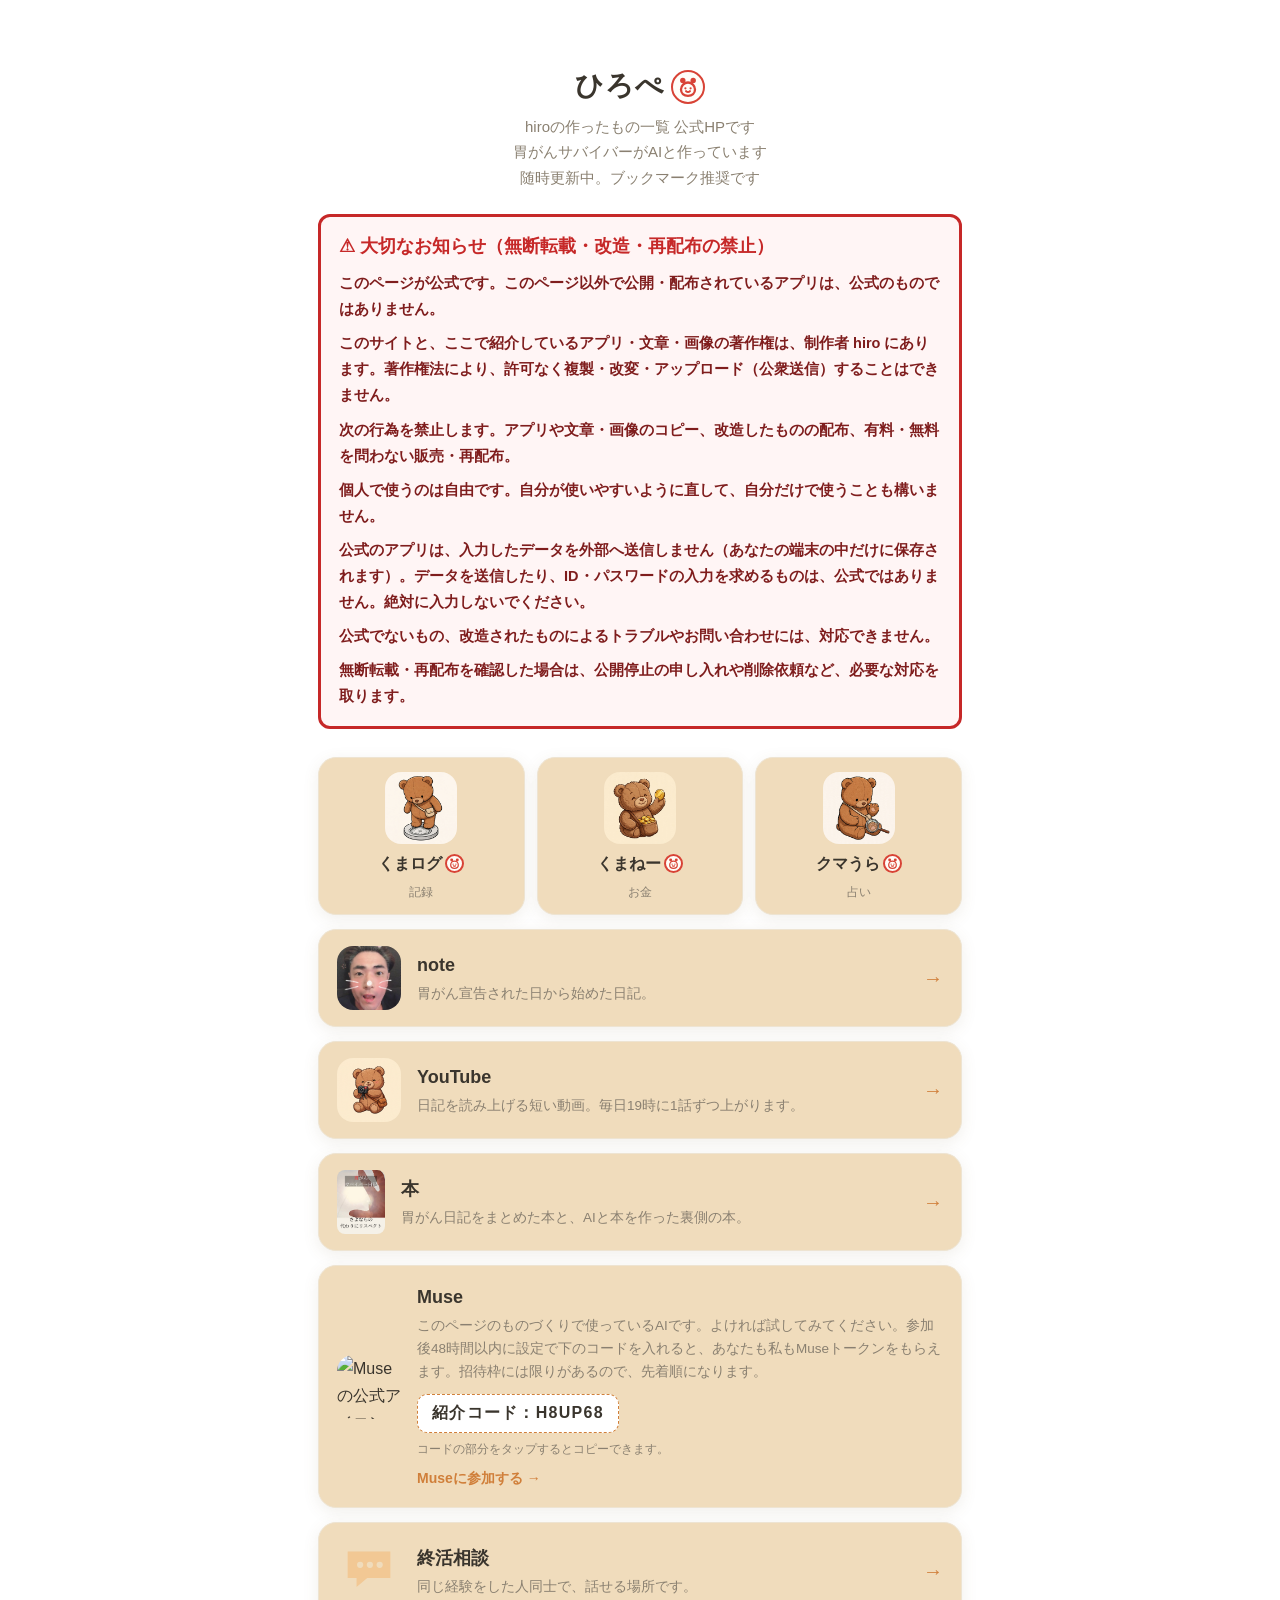
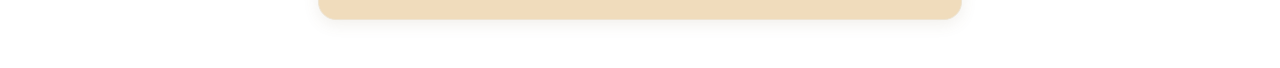
==== index.html @ dc1ea37b "Update index.html: noteカードに顔写真、Museカードに公式アイコン" ====
<!DOCTYPE html>
<html lang="ja">
<head>
<meta charset="UTF-8">
<meta name="viewport" content="width=device-width, initial-scale=1.0">
<title>ひろぺ | hiroの作ったもの 公式HP</title>
<meta name="description" content="hiroの作ったもの一覧の公式HP「ひろぺ」。胃がんサバイバー hiro が、AIと一緒にこつこつ作ったもの置き場。占いサイト、本、動画、日記、相談の窓口。">
<link rel="stylesheet" href="style.css">
<style>
/* 公式の注意喚起ボックス：ダークモードでも崩れないよう、背景色と文字色は固定値で指定 */
#official-notice {
  background: #fff5f5;
  border: 3px solid #c62828;
  border-radius: 12px;
  padding: 16px 18px;
  margin: 20px 0 8px;
}
#official-notice h2 {
  color: #c62828;
  font-size: 18px;
  font-weight: 800;
  margin: 0 0 10px;
  line-height: 1.5;
}
#official-notice p {
  color: #7f1d1d;
  font-size: 14.5px;
  font-weight: 700;
  line-height: 1.8;
  margin: 0 0 8px;
}
#official-notice p:last-child { margin-bottom: 0; }
@media (prefers-color-scheme: dark) {
  #official-notice { background: #fff5f5; border-color: #c62828; }
  #official-notice h2 { color: #c62828; }
  #official-notice p { color: #7f1d1d; }
}
/* くまま（クママーク）：クマうら・くまログと同じ丸バッジ。色は固定値 */
.hero h1 .bear-c {
  width: 34px; height: 34px; margin-left: 6px;
  border: 2.6px solid #d84336; border-radius: 50%;
  background: #fffdf8; color: #d84336;
  display: inline-grid; place-items: center;
  vertical-align: -4px;
}
.hero h1 .bear-c svg { width: 24px; height: 24px; display: block; }
@media (prefers-color-scheme: dark) {
  .hero h1 .bear-c { background: #fffdf8; color: #d84336; border-color: #d84336; }
}
</style>
</head>
<body>
<main class="wrap">

<header class="hero">

<h1>ひろぺ<span class="bear-c" role="img" aria-label="くまま"><svg viewBox="0 0 24 24" aria-hidden="true"><circle cx="6.8" cy="5.4" r="2.7" fill="currentColor"/><circle cx="17.2" cy="5.4" r="2.7" fill="currentColor"/><path d="M12 20.8c-4.3 0-7-2.6-7-6.2C5 10.7 8.1 7.5 12 7.5s7 3.2 7 7.1c0 3.6-2.7 6.2-7 6.2Z" fill="none" stroke="currentColor" stroke-width="2.3" stroke-linejoin="round"/><circle cx="9.4" cy="13.3" r="1.1" fill="currentColor"/><circle cx="14.6" cy="13.3" r="1.1" fill="currentColor"/><path d="M10.1 16.2c.6.5 1.2.8 1.9.8s1.3-.3 1.9-.8" fill="none" stroke="currentColor" stroke-width="2.1" stroke-linecap="round"/></svg></span></h1>
<p class="hero-sub">hiroの作ったもの一覧 公式HPです<br>胃がんサバイバーがAIと作っています<br>随時更新中。ブックマーク推奨です</p>
</header>

<section id="official-notice" aria-label="無断転載・再配布についての大切なお知らせ">
<h2>⚠ 大切なお知らせ（無断転載・改造・再配布の禁止）</h2>
<p>このページが公式です。このページ以外で公開・配布されているアプリは、公式のものではありません。</p>
<p>このサイトと、ここで紹介しているアプリ・文章・画像の著作権は、制作者 hiro にあります。著作権法により、許可なく複製・改変・アップロード（公衆送信）することはできません。</p>
<p>次の行為を禁止します。アプリや文章・画像のコピー、改造したものの配布、有料・無料を問わない販売・再配布。</p>
<p>個人で使うのは自由です。自分が使いやすいように直して、自分だけで使うことも構いません。</p>
<p>公式のアプリは、入力したデータを外部へ送信しません（あなたの端末の中だけに保存されます）。データを送信したり、ID・パスワードの入力を求めるものは、公式ではありません。絶対に入力しないでください。</p>
<p>公式でないもの、改造されたものによるトラブルやお問い合わせには、対応できません。</p>
<p>無断転載・再配布を確認した場合は、公開停止の申し入れや削除依頼など、必要な対応を取ります。</p>
</section>

<section class="list">

<div class="apps">
<a class="tile" href="https://anshinsyukatu.github.io/kumalog/">
<img src="img/kumalog-icon.png" alt="くまログのアイコン" width="72" height="72">
<span class="tile-name">くまログ<span class="bear-c" role="img" aria-label="くまま"><svg viewBox="0 0 24 24" aria-hidden="true"><circle cx="6.8" cy="5.4" r="2.7" fill="currentColor"/><circle cx="17.2" cy="5.4" r="2.7" fill="currentColor"/><path d="M12 20.8c-4.3 0-7-2.6-7-6.2C5 10.7 8.1 7.5 12 7.5s7 3.2 7 7.1c0 3.6-2.7 6.2-7 6.2Z" fill="none" stroke="currentColor" stroke-width="2.3" stroke-linejoin="round"/><circle cx="9.4" cy="13.3" r="1.1" fill="currentColor"/><circle cx="14.6" cy="13.3" r="1.1" fill="currentColor"/><path d="M10.1 16.2c.6.5 1.2.8 1.9.8s1.3-.3 1.9-.8" fill="none" stroke="currentColor" stroke-width="2.1" stroke-linecap="round"/></svg></span></span>
<span class="tile-cap">記録</span>
</a>
<a class="tile" href="https://anshinsyukatu.github.io/kumane/">
<img src="img/kumane-icon.png" alt="くまねーのアイコン" width="72" height="72">
<span class="tile-name">くまねー<span class="bear-c" role="img" aria-label="くまま"><svg viewBox="0 0 24 24" aria-hidden="true"><circle cx="6.8" cy="5.4" r="2.7" fill="currentColor"/><circle cx="17.2" cy="5.4" r="2.7" fill="currentColor"/><path d="M12 20.8c-4.3 0-7-2.6-7-6.2C5 10.7 8.1 7.5 12 7.5s7 3.2 7 7.1c0 3.6-2.7 6.2-7 6.2Z" fill="none" stroke="currentColor" stroke-width="2.3" stroke-linejoin="round"/><circle cx="9.4" cy="13.3" r="1.1" fill="currentColor"/><circle cx="14.6" cy="13.3" r="1.1" fill="currentColor"/><path d="M10.1 16.2c.6.5 1.2.8 1.9.8s1.3-.3 1.9-.8" fill="none" stroke="currentColor" stroke-width="2.1" stroke-linecap="round"/></svg></span></span>
<span class="tile-cap">お金</span>
</a>
<a class="tile" href="https://anshinsyukatu.github.io/kumaura/">
<img src="img/kumaura-icon.png" alt="クマうらのアイコン" width="72" height="72">
<span class="tile-name">クマうら<span class="bear-c" role="img" aria-label="くまま"><svg viewBox="0 0 24 24" aria-hidden="true"><circle cx="6.8" cy="5.4" r="2.7" fill="currentColor"/><circle cx="17.2" cy="5.4" r="2.7" fill="currentColor"/><path d="M12 20.8c-4.3 0-7-2.6-7-6.2C5 10.7 8.1 7.5 12 7.5s7 3.2 7 7.1c0 3.6-2.7 6.2-7 6.2Z" fill="none" stroke="currentColor" stroke-width="2.3" stroke-linejoin="round"/><circle cx="9.4" cy="13.3" r="1.1" fill="currentColor"/><circle cx="14.6" cy="13.3" r="1.1" fill="currentColor"/><path d="M10.1 16.2c.6.5 1.2.8 1.9.8s1.3-.3 1.9-.8" fill="none" stroke="currentColor" stroke-width="2.1" stroke-linecap="round"/></svg></span></span>
<span class="tile-cap">占い</span>
</a>
</div>

<a class="card" href="https://note.com/hiro_s1220">
<img class="card-img" src="img/profile.jpg" alt="hiroの顔写真" width="64" height="64">
<div class="card-body">
<h2>note</h2>
<p>胃がん宣告された日から始めた日記。</p>
</div>
<span class="card-go">→</span>
</a>

<a class="card" href="https://www.youtube.com/@anshin.syukatuhiro">
<img class="card-img" src="img/youtube-icon.png" alt="YouTubeのアイコン" width="64" height="64">
<div class="card-body">
<h2>YouTube</h2>
<p>日記を読み上げる短い動画。毎日19時に1話ずつ上がります。</p>
</div>
<span class="card-go">→</span>
</a>

<a class="card" href="https://anshinsyukatu.github.io/survivor-diary/">
<img class="card-img book-cover" src="img/book-cover.jpg" alt="本『胃がんサバイバー日記』の表紙" width="48" height="64">
<div class="card-body">
<h2>本</h2>
<p>胃がん日記をまとめた本と、AIと本を作った裏側の本。</p>
</div>
<span class="card-go">→</span>
</a>

<div class="card card-invite">
<img class="card-img" src="img/muse-icon.png" alt="Museの公式アイコン" width="64" height="64">
<div class="card-body">
<h2>Muse</h2>
<p>このページのものづくりで使っているAIです。よければ試してみてください。参加後48時間以内に設定で下のコードを入れると、あなたも私もMuseトークンをもらえます。招待枠には限りがあるので、先着順になります。</p>
<button class="invite-code" id="copyCode" type="button" aria-label="紹介コード H8UP68 をコピーする">紹介コード：H8UP68</button>
<p class="invite-note" id="copyNote">コードの部分をタップするとコピーできます。</p>
<a class="invite-join" href="https://muse.ai/join">Museに参加する →</a>
</div>
</div>

<a class="card" href="https://anshinsyukatu.github.io/syukatsu-soudan/">
<div class="card-art" aria-hidden="true">
<svg viewBox="0 0 72 72" width="64" height="64"><path d="M12 14 h48 v30 H34 l-12 10 v-10 h-10 z" class="art-body"/><circle cx="26" cy="29" r="3.5" class="art-dot"/><circle cx="37" cy="29" r="3.5" class="art-dot"/><circle cx="48" cy="29" r="3.5" class="art-dot"/></svg>
</div>
<div class="card-body">
<h2>終活相談</h2>
<p>同じ経験をした人同士で、話せる場所です。</p>
</div>
<span class="card-go">→</span>
</a>

</section>

<script>
document.getElementById('copyCode').addEventListener('click', function () {
  var note = document.getElementById('copyNote');
  function done() { note.textContent = 'コード「H8UP68」をコピーしました。'; }
  if (navigator.clipboard && navigator.clipboard.writeText) {
    navigator.clipboard.writeText('H8UP68').then(done).catch(function () { note.textContent = '長押しで「H8UP68」をコピーしてください。'; });
  } else {
    note.textContent = '長押しで「H8UP68」をコピーしてください。';
  }
});
</script>



</main>
</body>
</html>
---- style.css ----
:root {
  --bg: #ffffff;
  --card: #f0dcbc;
  --ink: #3a352d;
  --sub: #8a8071;
  --line: #eee4d2;
  --accent: #d07f3a;
  --art: #f2c894;
  --art2: #b9d2ac;
  --shadow: 0 4px 16px rgba(120, 95, 55, 0.10);
}

* { box-sizing: border-box; }
body {
  margin: 0;
  background: var(--bg);
  color: var(--ink);
  font-family: "Hiragino Kaku Gothic ProN", "Hiragino Sans", "Noto Sans JP", sans-serif;
  line-height: 1.7;
}
.wrap { max-width: 680px; margin: 0 auto; padding: 32px 18px 48px; }

.hero { text-align: center; padding: 18px 0 4px; }
.hero-photo {
  width: 96px; height: 96px;
  border-radius: 50%;
  object-fit: cover;
  border: 3px solid var(--line);
}
.hero h1 { font-size: 28px; margin: 12px 0 4px; letter-spacing: 0.04em; }
.hero-sub { color: var(--sub); font-size: 15px; margin: 0; }

.list { display: flex; flex-direction: column; gap: 14px; margin-top: 28px; }
.card {
  background: var(--card);
  border: 1px solid var(--line);
  border-radius: 18px;
  padding: 16px 18px;
  text-decoration: none;
  color: var(--ink);
  box-shadow: var(--shadow);
  display: flex;
  flex-direction: row;
  align-items: center;
  gap: 16px;
  transition: transform 0.15s ease;
}
.card:hover, .card:focus-visible { transform: translateY(-2px); }
.card-img { border-radius: 16px; flex: none; }
.book-cover { width: 48px; height: 64px; object-fit: cover; object-position: center top; border-radius: 8px; }
.card-art { flex: none; display: flex; }
.card-art .art-body { fill: var(--art); }
.card-art .art-body2 { fill: var(--art2); }
.card-art .art-dot { fill: var(--card); }
.card-body { flex: 1; min-width: 0; }
.card-body h2 { font-size: 18px; margin: 0 0 2px; }
.card-body p { color: var(--sub); font-size: 13.5px; margin: 0; }
.card-go { color: var(--accent); font-size: 20px; font-weight: 700; flex: none; }

.card-invite { cursor: default; }
.card-invite:hover { transform: none; }
.invite-code {
  display: inline-block;
  margin-top: 10px;
  padding: 8px 14px;
  background: #ffffff;
  border: 1px dashed var(--accent);
  border-radius: 10px;
  color: var(--ink);
  font-size: 16px;
  font-weight: 700;
  letter-spacing: 0.08em;
  font-family: inherit;
  cursor: pointer;
  user-select: all;
  -webkit-user-select: all;
}
.invite-note { margin-top: 6px !important; font-size: 12px !important; }
.invite-join {
  display: inline-block;
  margin-top: 8px;
  color: var(--accent);
  font-size: 14px;
  font-weight: 700;
  text-decoration: none;
}
.invite-join:hover, .invite-join:focus-visible { text-decoration: underline; }

.foot { text-align: center; margin-top: 34px; color: var(--sub); font-size: 12.5px; }

/* アプリのタイル（縦長対策）：3つ横並び。色は固定値で指定 */
.apps { display: grid; grid-template-columns: repeat(3, 1fr); gap: 12px; }
.tile {
  background: #f0dcbc;
  border: 1px solid #eee4d2;
  border-radius: 18px;
  padding: 14px 6px 12px;
  text-decoration: none;
  color: #3a352d;
  box-shadow: var(--shadow);
  display: flex;
  flex-direction: column;
  align-items: center;
  gap: 6px;
}
.tile img { width: 72px; height: 72px; border-radius: 16px; }
.tile-name { font-size: 16px; font-weight: 700; display: inline-flex; align-items: center; }
.tile-cap { font-size: 11.5px; color: #8a8071; }
.tile-name .bear-c {
  width: 19px; height: 19px; margin-left: 3px;
  border: 2px solid #d84336; border-radius: 50%;
  background: #fffdf8; color: #d84336;
  display: inline-grid; place-items: center;
}
.tile-name .bear-c svg { width: 13px; height: 13px; display: block; }

/* ダークモードでも配色を変えない（白背景＋くまカラーで固定） */
:root { color-scheme: light; }
@media (prefers-color-scheme: dark) {
  :root {
    --bg: #ffffff;
    --card: #f0dcbc;
    --ink: #3a352d;
    --sub: #8a8071;
    --line: #eee4d2;
    --accent: #d07f3a;
    --art: #f2c894;
    --art2: #b9d2ac;
  }
  body { background: #ffffff; color: #3a352d; }
  .card { background: #f0dcbc; color: #3a352d; }
  .tile { background: #f0dcbc; color: #3a352d; }
  .tile-cap { color: #8a8071; }
  .tile-name .bear-c { background: #fffdf8; color: #d84336; border-color: #d84336; }
}
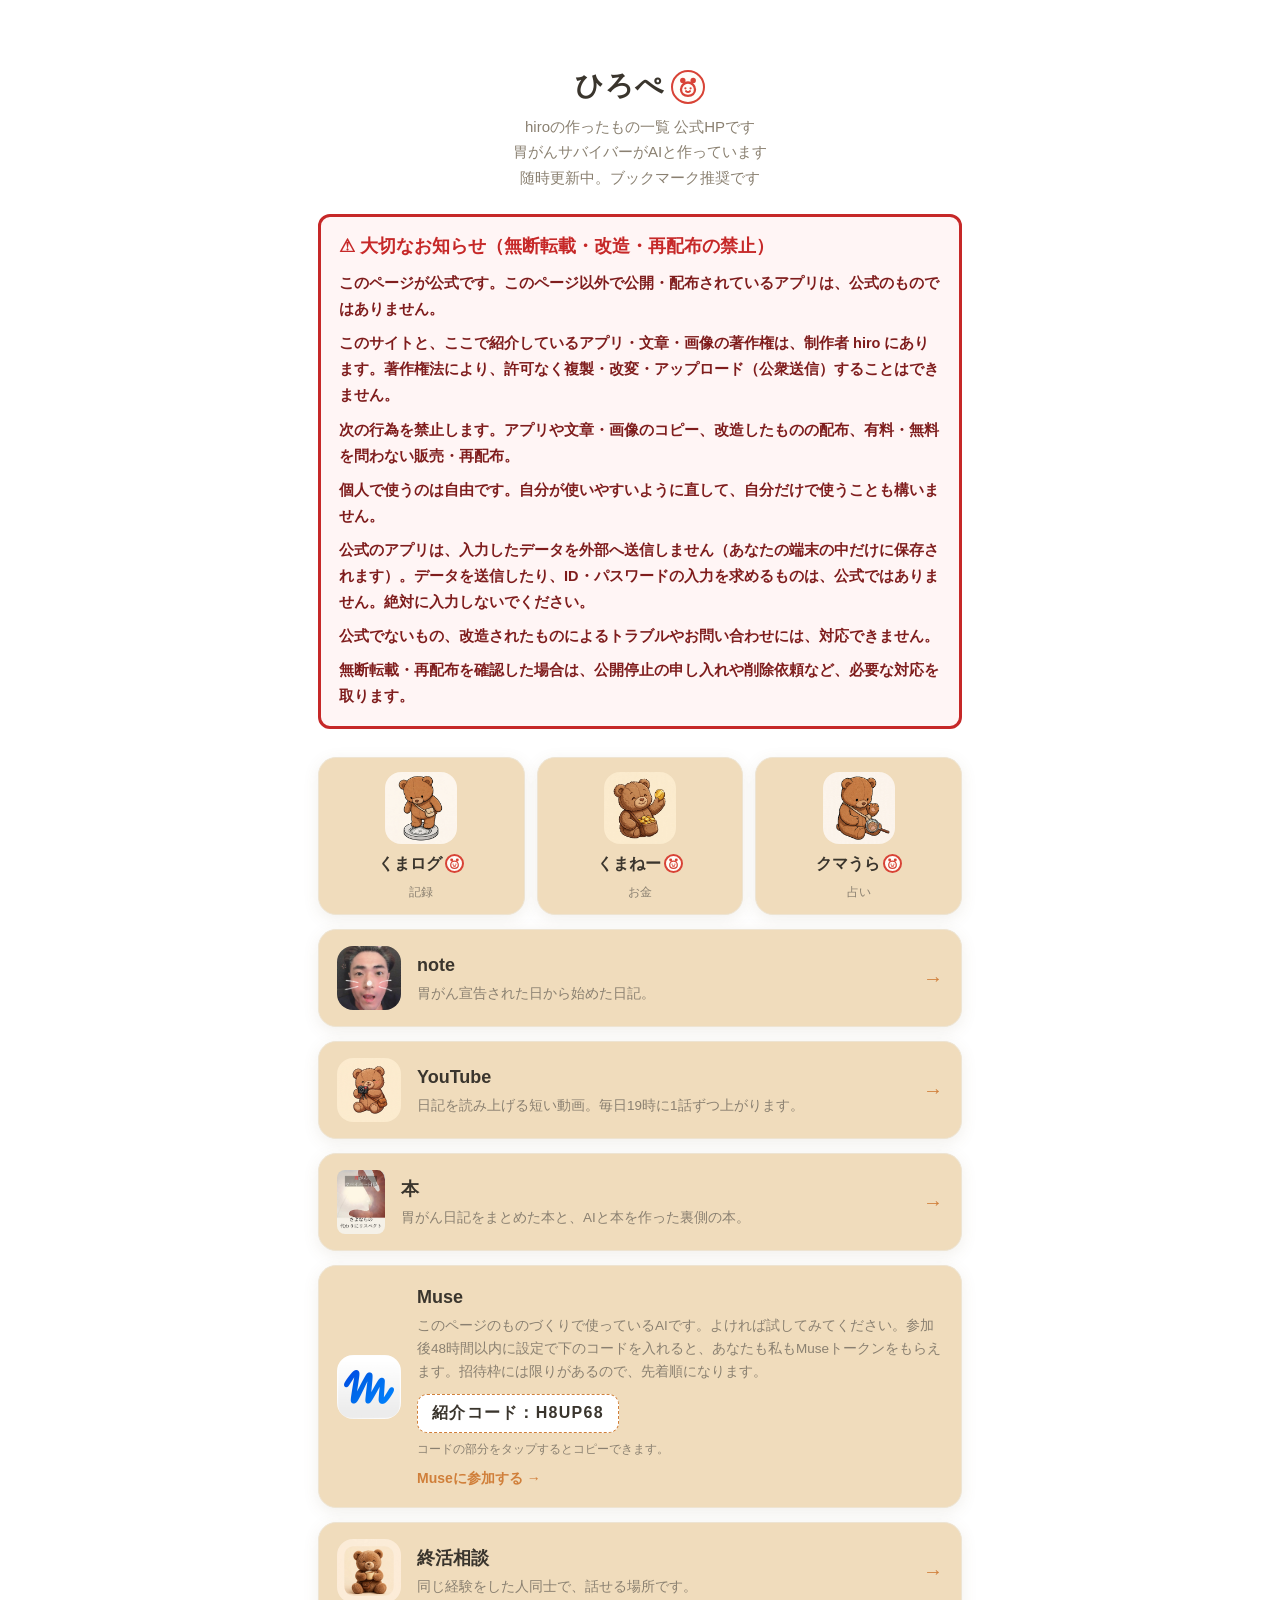
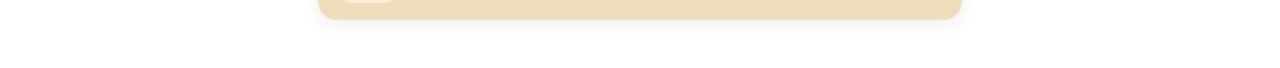
==== commit 43d53234: "終活相談カードの絵をお茶を持つクマのイラストに差し替え" ====
--- a/index.html
+++ b/index.html
@@ -128,9 +128,7 @@
 </div>
 
 <a class="card" href="https://anshinsyukatu.github.io/syukatsu-soudan/">
-<div class="card-art" aria-hidden="true">
-<svg viewBox="0 0 72 72" width="64" height="64"><path d="M12 14 h48 v30 H34 l-12 10 v-10 h-10 z" class="art-body"/><circle cx="26" cy="29" r="3.5" class="art-dot"/><circle cx="37" cy="29" r="3.5" class="art-dot"/><circle cx="48" cy="29" r="3.5" class="art-dot"/></svg>
-</div>
+<img class="card-img" src="img/soudan-icon.png" alt="終活相談のアイコン" width="64" height="64">
 <div class="card-body">
 <h2>終活相談</h2>
 <p>同じ経験をした人同士で、話せる場所です。</p>
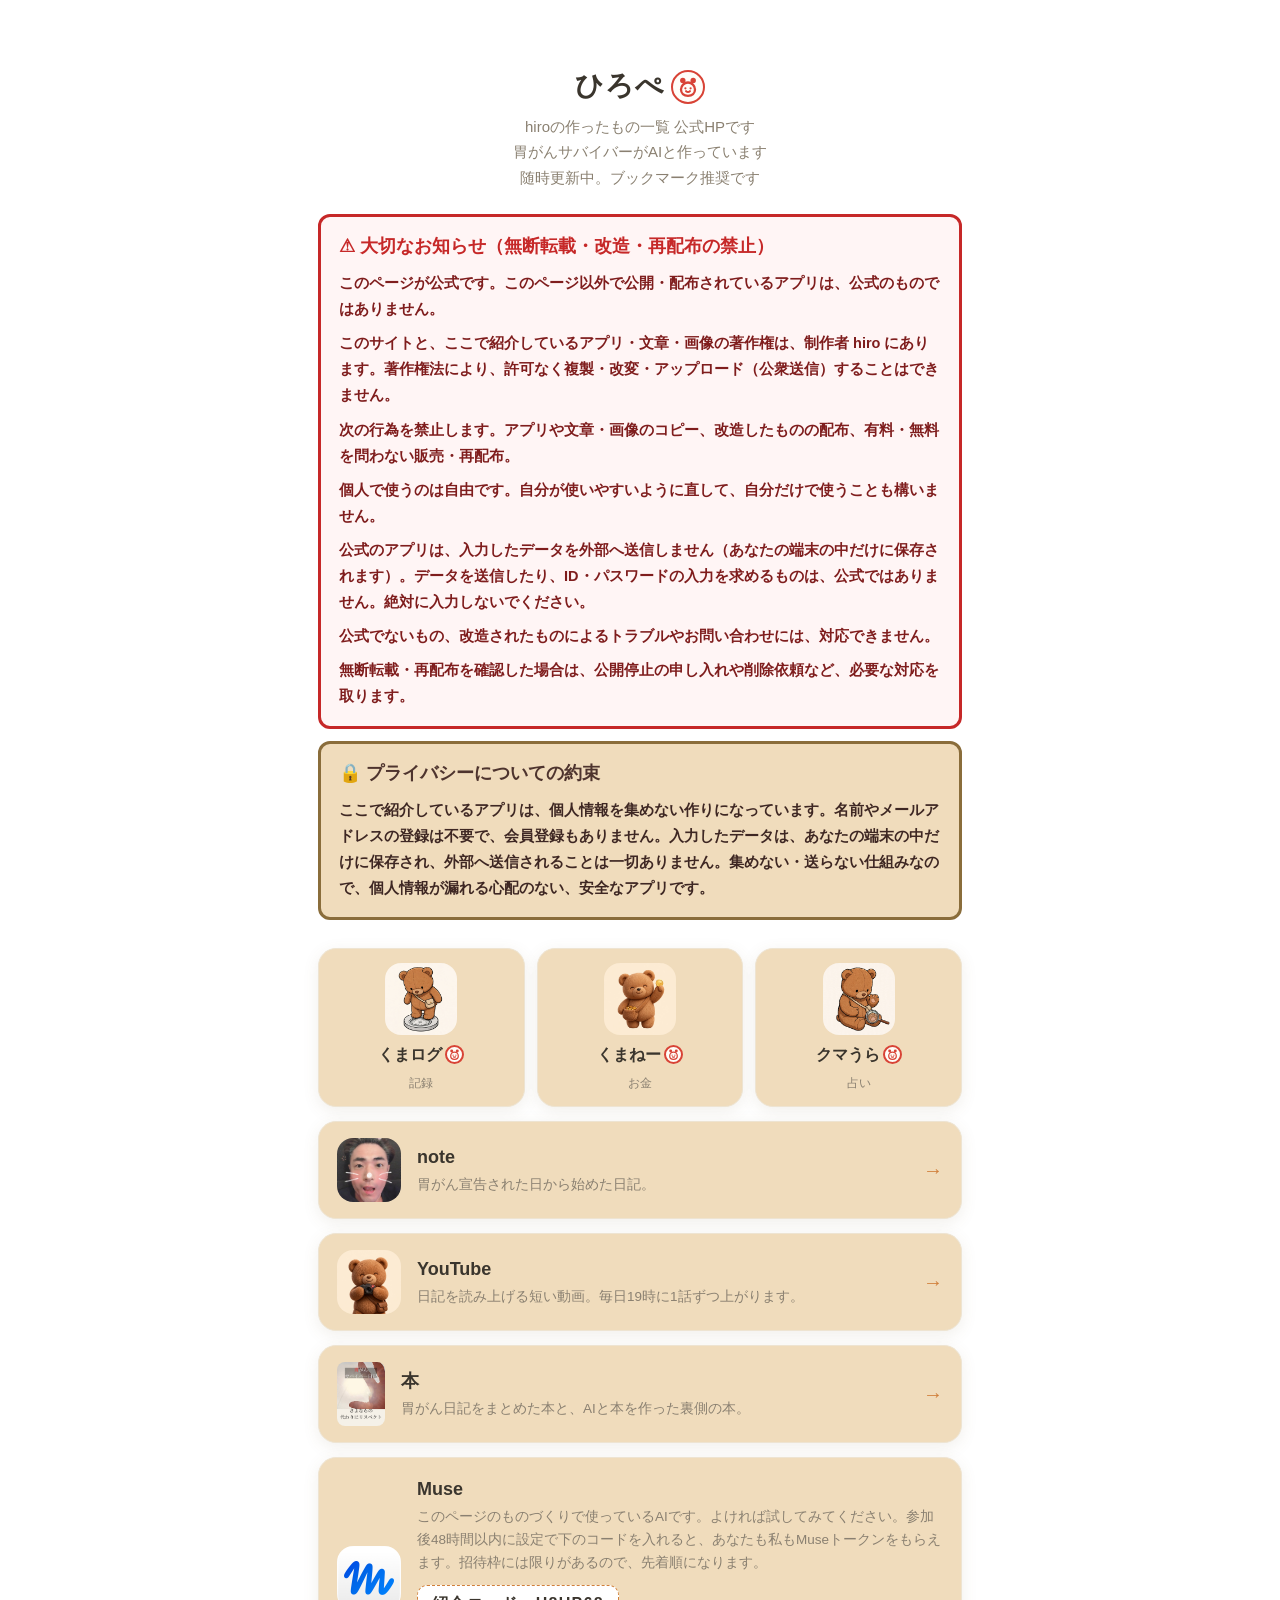
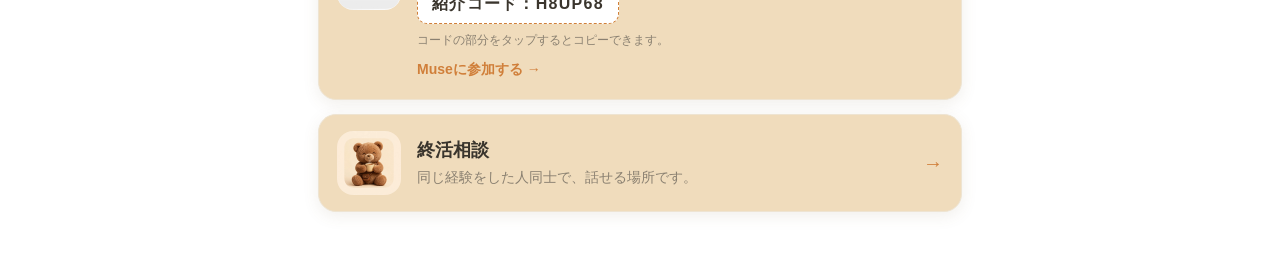
==== commit 6a9e1b9c: "Update index.html: プライバシーについての約束ボックスを追加" ====
--- a/index.html
+++ b/index.html
@@ -35,6 +35,33 @@
   #official-notice h2 { color: #c62828; }
   #official-notice p { color: #7f1d1d; }
 }
+/* プライバシーの約束ボックス：ダークモードでも崩れないよう、背景色と文字色は固定値で指定 */
+#privacy-promise {
+  background: #f0dcbc;
+  border: 3px solid #8a6d3b;
+  border-radius: 12px;
+  padding: 16px 18px;
+  margin: 12px 0 8px;
+}
+#privacy-promise h2 {
+  color: #4e342e;
+  font-size: 18px;
+  font-weight: 800;
+  margin: 0 0 10px;
+  line-height: 1.5;
+}
+#privacy-promise p {
+  color: #3e2723;
+  font-size: 14.5px;
+  font-weight: 700;
+  line-height: 1.8;
+  margin: 0;
+}
+@media (prefers-color-scheme: dark) {
+  #privacy-promise { background: #f0dcbc; border-color: #8a6d3b; }
+  #privacy-promise h2 { color: #4e342e; }
+  #privacy-promise p { color: #3e2723; }
+}
 /* くまま（クママーク）：クマうら・くまログと同じ丸バッジ。色は固定値 */
 .hero h1 .bear-c {
   width: 34px; height: 34px; margin-left: 6px;
@@ -67,6 +94,11 @@
 <p>公式のアプリは、入力したデータを外部へ送信しません（あなたの端末の中だけに保存されます）。データを送信したり、ID・パスワードの入力を求めるものは、公式ではありません。絶対に入力しないでください。</p>
 <p>公式でないもの、改造されたものによるトラブルやお問い合わせには、対応できません。</p>
 <p>無断転載・再配布を確認した場合は、公開停止の申し入れや削除依頼など、必要な対応を取ります。</p>
+</section>
+
+<section id="privacy-promise" aria-label="プライバシーについての約束">
+<h2>🔒 プライバシーについての約束</h2>
+<p>ここで紹介しているアプリは、個人情報を集めない作りになっています。名前やメールアドレスの登録は不要で、会員登録もありません。入力したデータは、あなたの端末の中だけに保存され、外部へ送信されることは一切ありません。集めない・送らない仕組みなので、個人情報が漏れる心配のない、安全なアプリです。</p>
 </section>
 
 <section class="list">
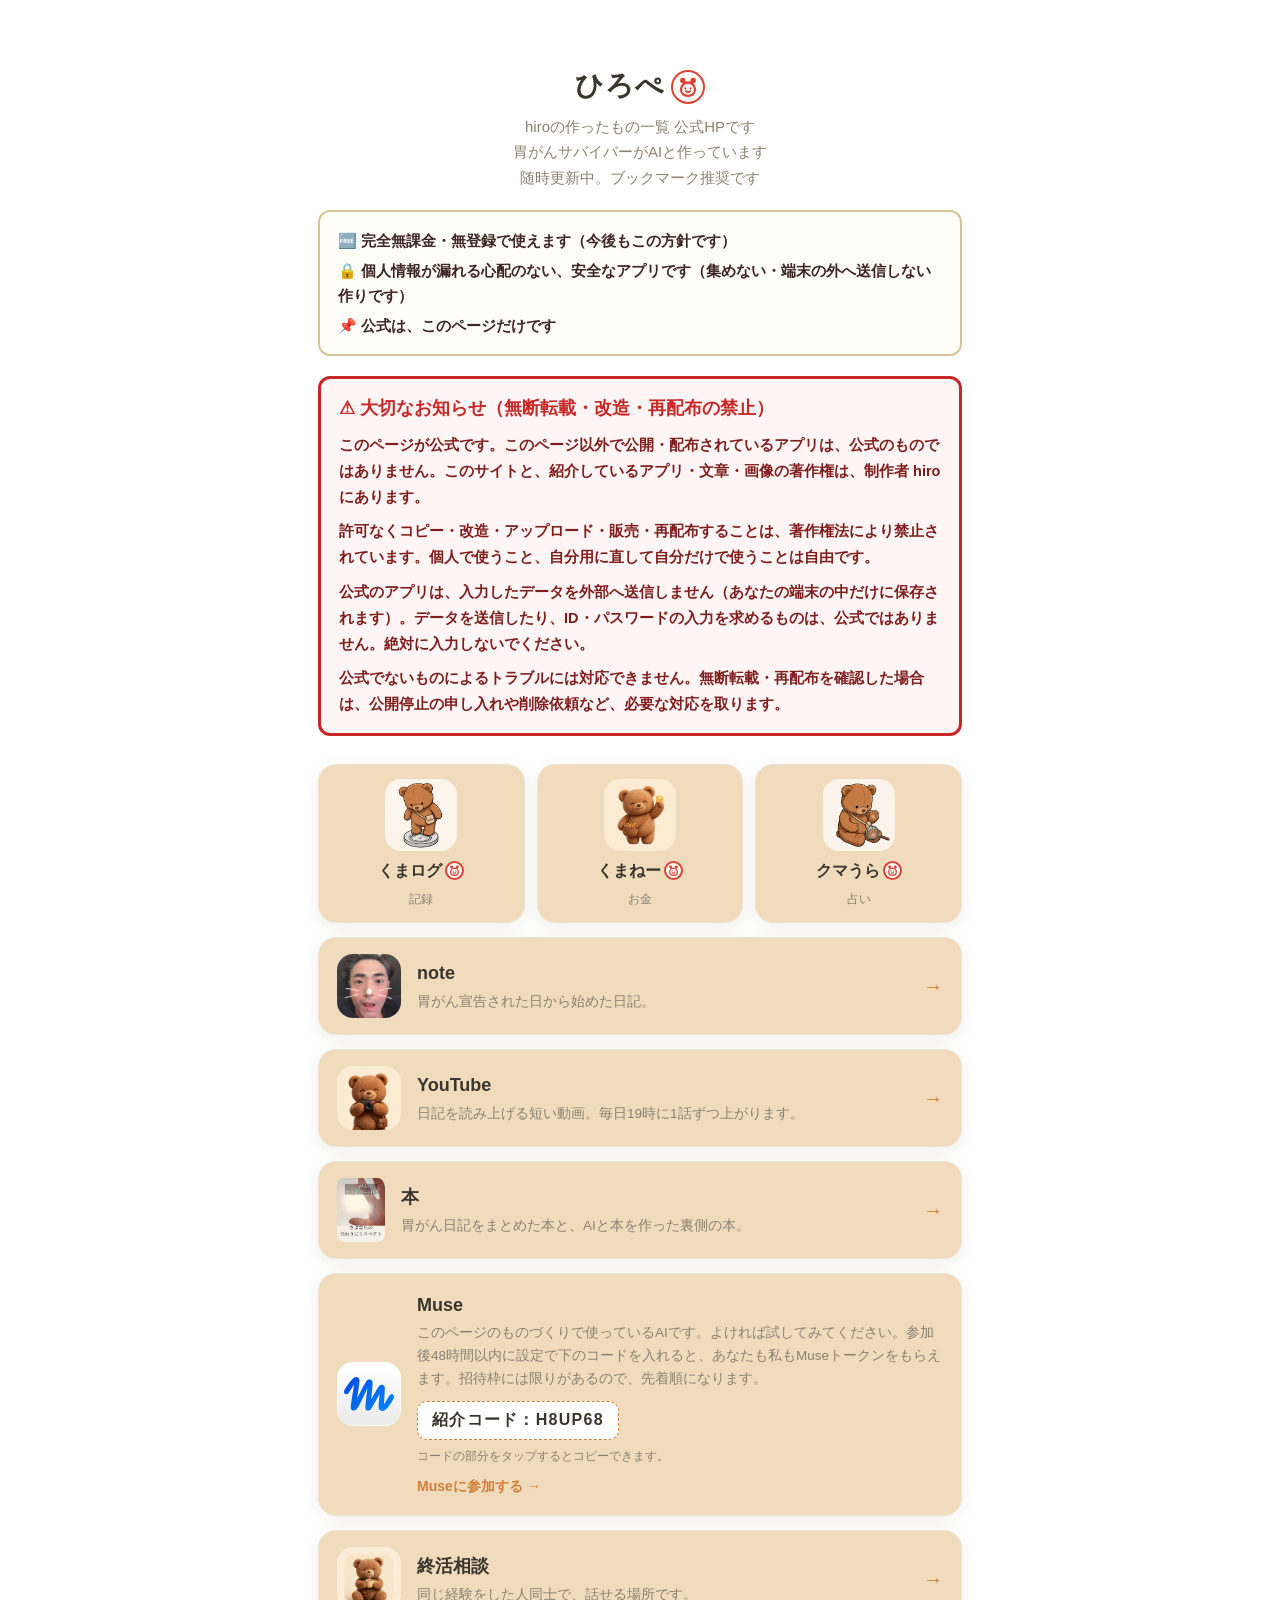
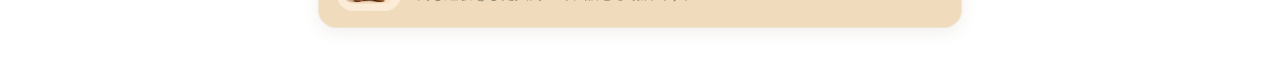
==== commit 383d9ed2: "Add files via upload" ====
--- a/index.html
+++ b/index.html
@@ -35,32 +35,24 @@
   #official-notice h2 { color: #c62828; }
   #official-notice p { color: #7f1d1d; }
 }
-/* プライバシーの約束ボックス：ダークモードでも崩れないよう、背景色と文字色は固定値で指定 */
-#privacy-promise {
-  background: #f0dcbc;
-  border: 3px solid #8a6d3b;
+/* ひろぺの約束（短い3行）：ダークモードでも崩れないよう、背景色と文字色は固定値で指定 */
+#hirope-promise {
+  background: #fffdf8;
+  border: 2.5px solid #d8c49a;
   border-radius: 12px;
-  padding: 16px 18px;
-  margin: 12px 0 8px;
+  padding: 12px 18px;
+  margin: 16px 0 4px;
 }
-#privacy-promise h2 {
-  color: #4e342e;
-  font-size: 18px;
-  font-weight: 800;
-  margin: 0 0 10px;
-  line-height: 1.5;
-}
-#privacy-promise p {
+#hirope-promise p {
   color: #3e2723;
-  font-size: 14.5px;
+  font-size: 15px;
   font-weight: 700;
-  line-height: 1.8;
-  margin: 0;
+  line-height: 1.7;
+  margin: 4px 0;
 }
 @media (prefers-color-scheme: dark) {
-  #privacy-promise { background: #f0dcbc; border-color: #8a6d3b; }
-  #privacy-promise h2 { color: #4e342e; }
-  #privacy-promise p { color: #3e2723; }
+  #hirope-promise { background: #fffdf8; border-color: #d8c49a; }
+  #hirope-promise p { color: #3e2723; }
 }
 /* くまま（クママーク）：クマうら・くまログと同じ丸バッジ。色は固定値 */
 .hero h1 .bear-c {
@@ -85,20 +77,18 @@
 <p class="hero-sub">hiroの作ったもの一覧 公式HPです<br>胃がんサバイバーがAIと作っています<br>随時更新中。ブックマーク推奨です</p>
 </header>
 
+<section id="hirope-promise" aria-label="ひろぺの約束">
+<p>🆓 完全無課金・無登録で使えます（今後もこの方針です）</p>
+<p>🔒 個人情報が漏れる心配のない、安全なアプリです（集めない・端末の外へ送信しない作りです）</p>
+<p>📌 公式は、このページだけです</p>
+</section>
+
 <section id="official-notice" aria-label="無断転載・再配布についての大切なお知らせ">
 <h2>⚠ 大切なお知らせ（無断転載・改造・再配布の禁止）</h2>
-<p>このページが公式です。このページ以外で公開・配布されているアプリは、公式のものではありません。</p>
-<p>このサイトと、ここで紹介しているアプリ・文章・画像の著作権は、制作者 hiro にあります。著作権法により、許可なく複製・改変・アップロード（公衆送信）することはできません。</p>
-<p>次の行為を禁止します。アプリや文章・画像のコピー、改造したものの配布、有料・無料を問わない販売・再配布。</p>
-<p>個人で使うのは自由です。自分が使いやすいように直して、自分だけで使うことも構いません。</p>
+<p>このページが公式です。このページ以外で公開・配布されているアプリは、公式のものではありません。このサイトと、紹介しているアプリ・文章・画像の著作権は、制作者 hiro にあります。</p>
+<p>許可なくコピー・改造・アップロード・販売・再配布することは、著作権法により禁止されています。個人で使うこと、自分用に直して自分だけで使うことは自由です。</p>
 <p>公式のアプリは、入力したデータを外部へ送信しません（あなたの端末の中だけに保存されます）。データを送信したり、ID・パスワードの入力を求めるものは、公式ではありません。絶対に入力しないでください。</p>
-<p>公式でないもの、改造されたものによるトラブルやお問い合わせには、対応できません。</p>
-<p>無断転載・再配布を確認した場合は、公開停止の申し入れや削除依頼など、必要な対応を取ります。</p>
-</section>
-
-<section id="privacy-promise" aria-label="プライバシーについての約束">
-<h2>🔒 プライバシーについての約束</h2>
-<p>ここで紹介しているアプリは、個人情報を集めない作りになっています。名前やメールアドレスの登録は不要で、会員登録もありません。入力したデータは、あなたの端末の中だけに保存され、外部へ送信されることは一切ありません。集めない・送らない仕組みなので、個人情報が漏れる心配のない、安全なアプリです。</p>
+<p>公式でないものによるトラブルには対応できません。無断転載・再配布を確認した場合は、公開停止の申し入れや削除依頼など、必要な対応を取ります。</p>
 </section>
 
 <section class="list">
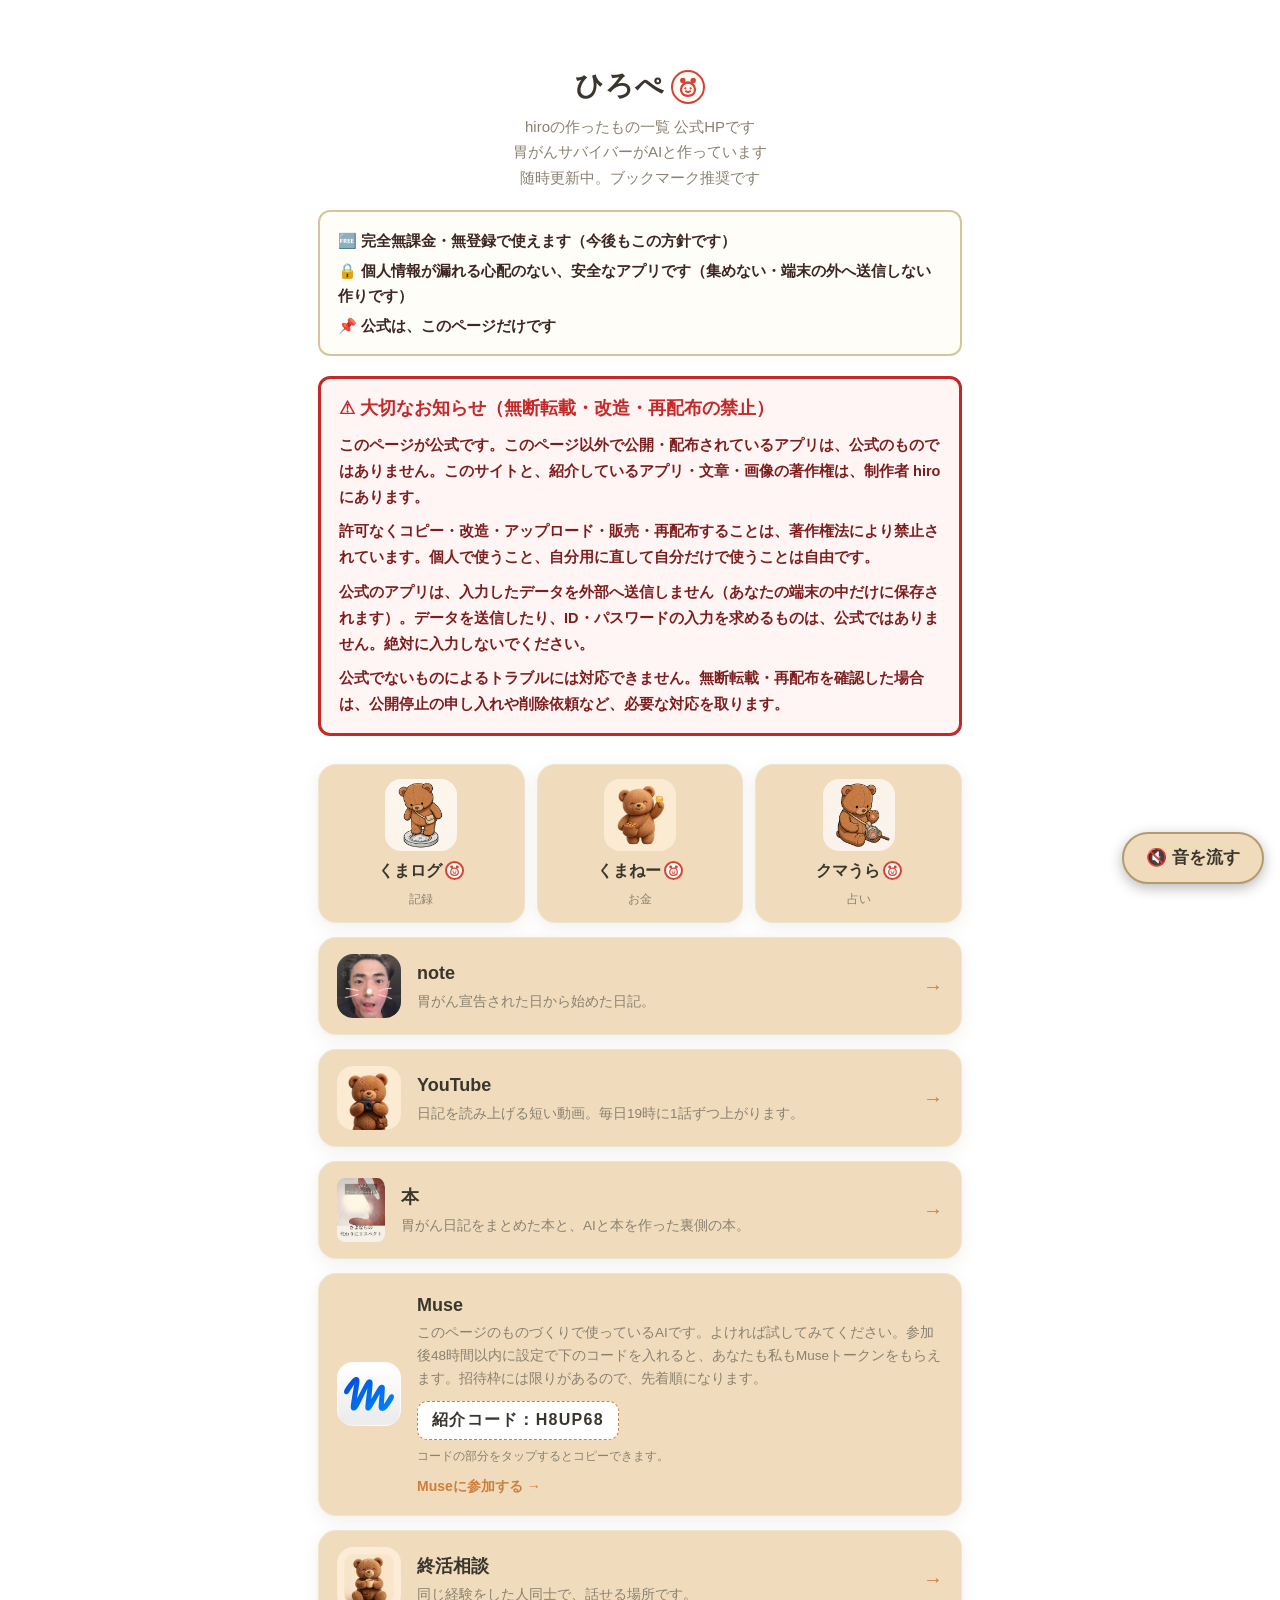
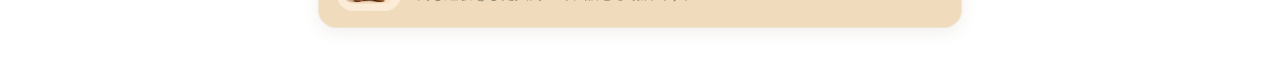
==== commit 30c29689: "BGMと音ボタンを追加" ====
--- a/index.html
+++ b/index.html
@@ -66,6 +66,30 @@
 @media (prefers-color-scheme: dark) {
   .hero h1 .bear-c { background: #fffdf8; color: #d84336; border-color: #d84336; }
 }
+/* BGMボタン（画面右下・固定）：ダークモードでも崩れないよう、背景色と文字色は固定値で指定 */
+#bgm-toggle {
+  position: fixed;
+  right: 16px;
+  bottom: calc(16px + env(safe-area-inset-bottom, 0px));
+  z-index: 1000;
+  min-height: 52px;
+  padding: 12px 22px;
+  background: #f0dcbc;
+  color: #3A352D;
+  border: 2.5px solid #b39b6d;
+  border-radius: 999px;
+  font-family: inherit;
+  font-size: 17px;
+  font-weight: 700;
+  line-height: 1.3;
+  box-shadow: 0 4px 14px rgba(0, 0, 0, 0.28);
+  cursor: pointer;
+  -webkit-tap-highlight-color: transparent;
+}
+#bgm-toggle:active { transform: translateY(1px); }
+@media (prefers-color-scheme: dark) {
+  #bgm-toggle { background: #f0dcbc; color: #3A352D; border-color: #b39b6d; }
+}
 </style>
 </head>
 <body>
@@ -171,6 +195,7 @@
   }
 });
 </script>
+<script src="bgm.js"></script>
 
 
 
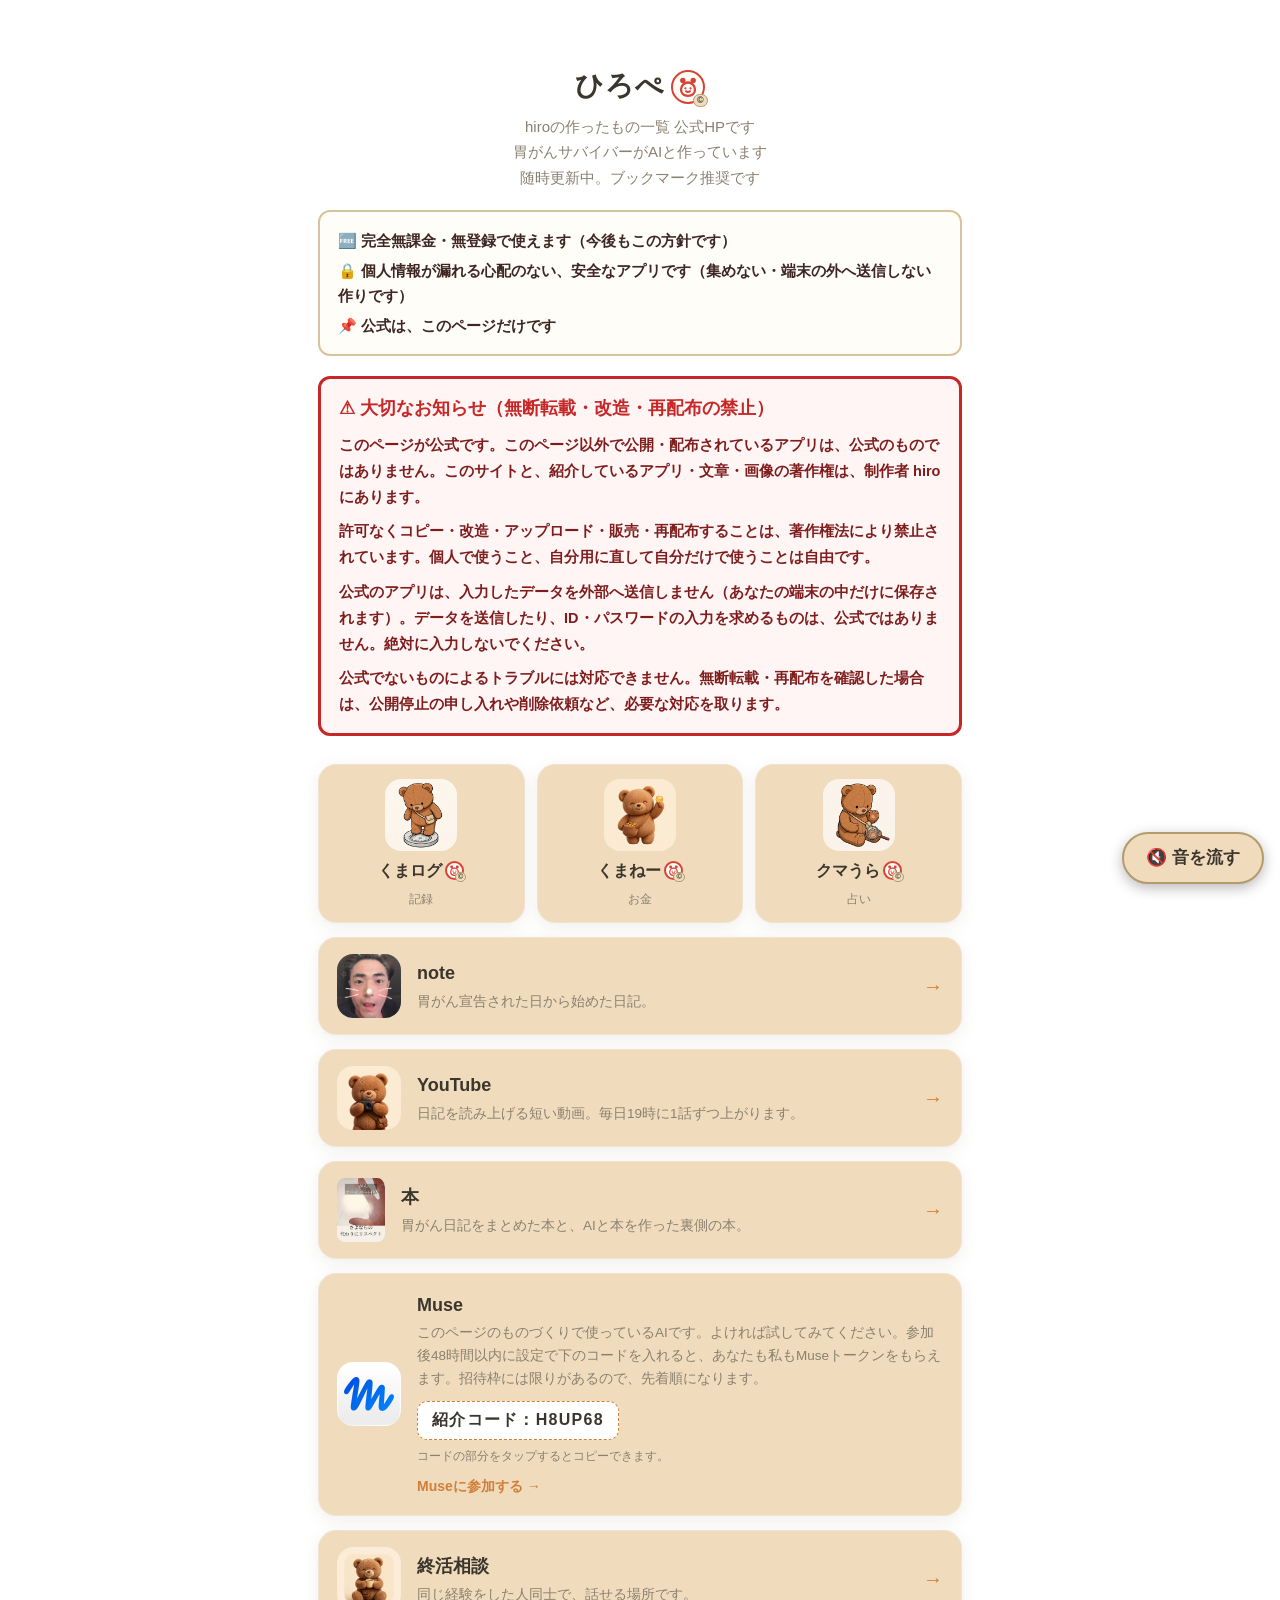
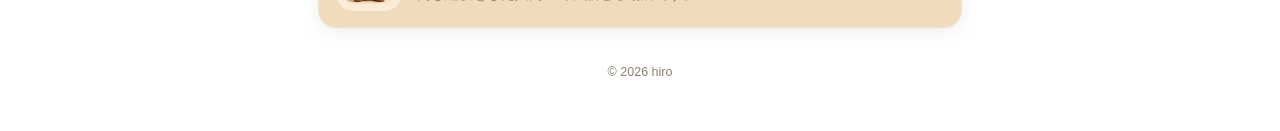
==== commit 4e3852b3: "くままに©表示とフッター著作権表記を追加" ====
--- a/index.html
+++ b/index.html
@@ -66,6 +66,32 @@
 @media (prefers-color-scheme: dark) {
   .hero h1 .bear-c { background: #fffdf8; color: #d84336; border-color: #d84336; }
 }
+/* くままバッジへの©添付：バッジ自体は編集せず、表示側で右下に小さな©ピルを重ねる。色は固定値 */
+.bear-c { position: relative; }
+.bear-c::after {
+  content: "©";
+  position: absolute;
+  right: -5px;
+  bottom: -5px;
+  font-size: 9px;
+  font-weight: 700;
+  line-height: 1;
+  color: #3A352D;
+  background: #f0dcbc;
+  border: 1px solid #b39b6d;
+  border-radius: 999px;
+  padding: 1px 2.5px;
+  pointer-events: none;
+}
+.tile-name .bear-c::after {
+  font-size: 7.5px;
+  right: -4px;
+  bottom: -4px;
+  padding: 0.5px 2px;
+}
+@media (prefers-color-scheme: dark) {
+  .bear-c::after { color: #3A352D; background: #f0dcbc; border-color: #b39b6d; }
+}
 /* BGMボタン（画面右下・固定）：ダークモードでも崩れないよう、背景色と文字色は固定値で指定 */
 #bgm-toggle {
   position: fixed;
@@ -184,6 +210,8 @@
 
 </section>
 
+<footer class="foot">© 2026 hiro</footer>
+
 <script>
 document.getElementById('copyCode').addEventListener('click', function () {
   var note = document.getElementById('copyNote');
--- a/style.css
+++ b/style.css
@@ -131,5 +131,6 @@
   .card { background: #f0dcbc; color: #3a352d; }
   .tile { background: #f0dcbc; color: #3a352d; }
   .tile-cap { color: #8a8071; }
+  .foot { color: #8a8071; }
   .tile-name .bear-c { background: #fffdf8; color: #d84336; border-color: #d84336; }
 }
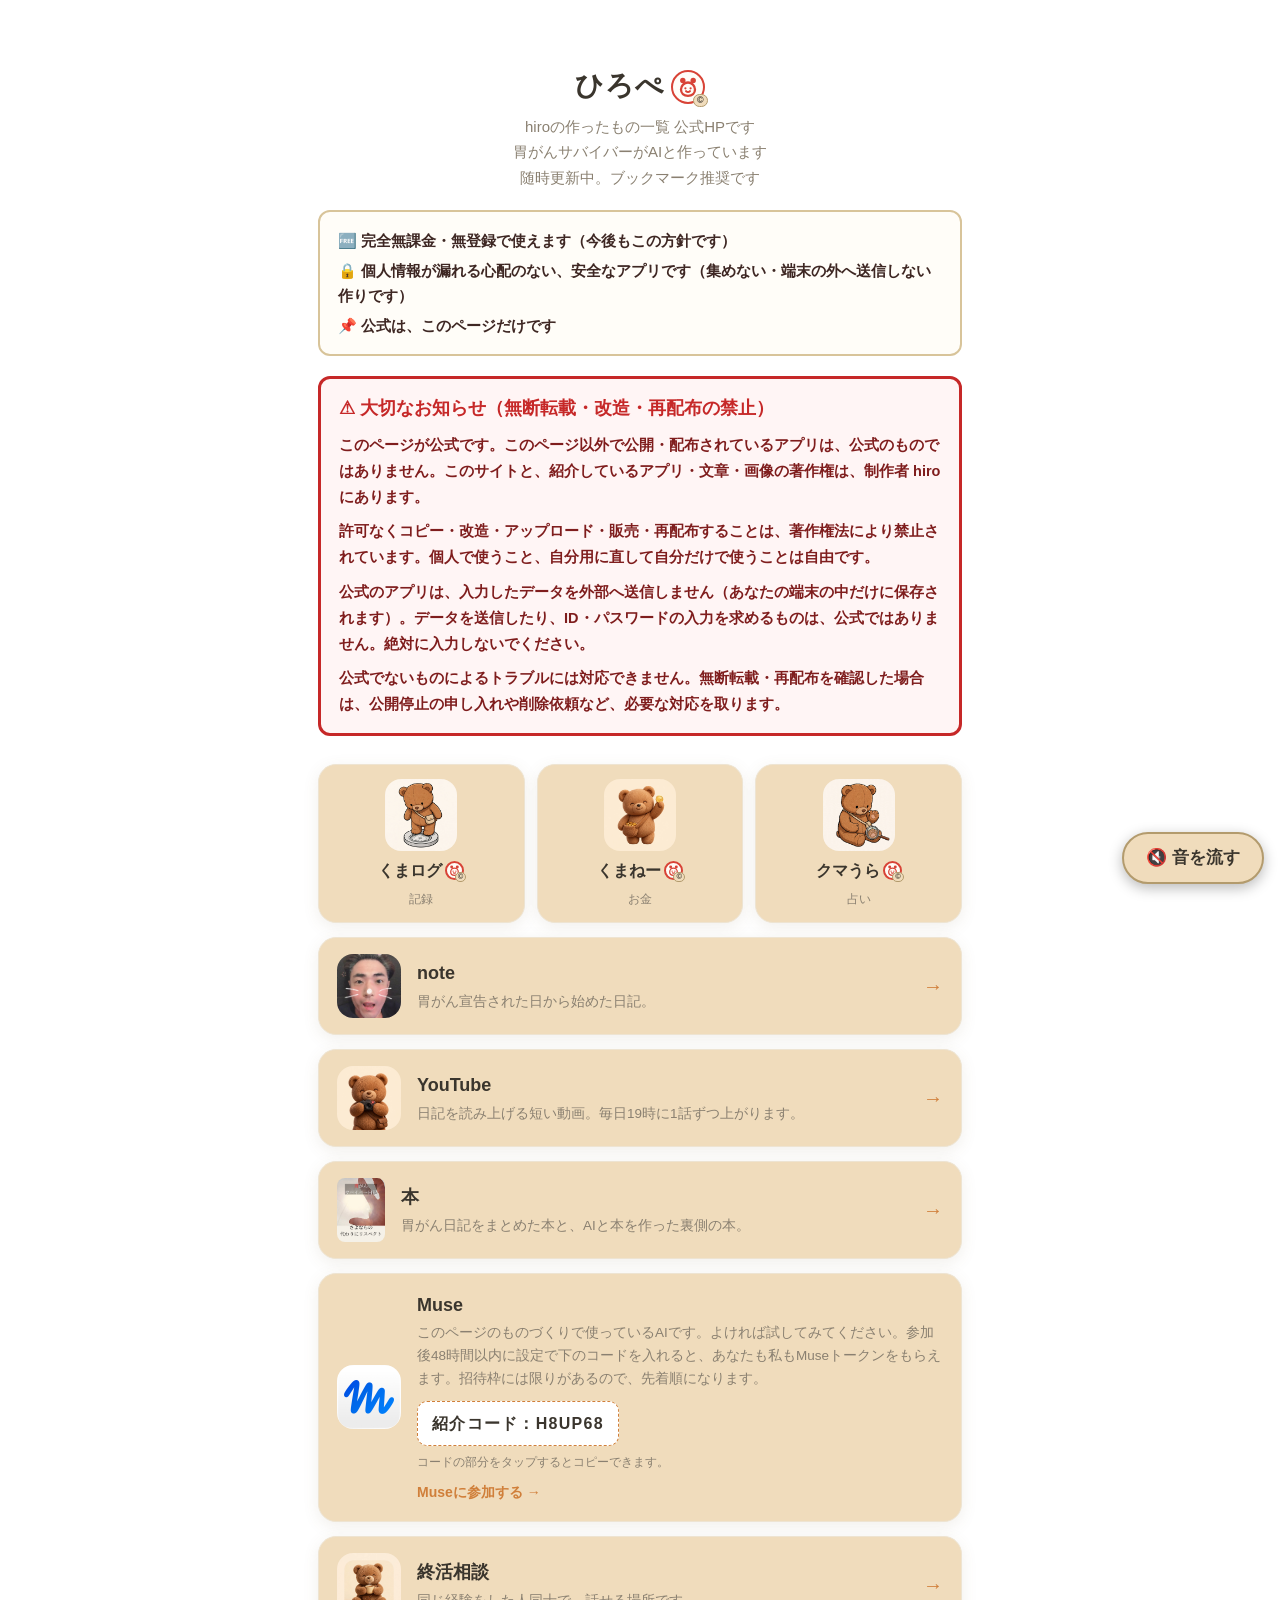
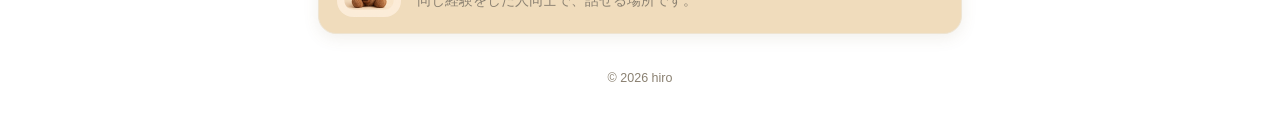
==== commit e02e6295: "Add files via upload" ====
--- a/index.html
+++ b/index.html
@@ -188,16 +188,16 @@
 <span class="card-go">→</span>
 </a>
 
-<div class="card card-invite">
+<a class="card card-invite" href="https://muse.ai">
 <img class="card-img" src="img/muse-icon.png" alt="Museの公式アイコン" width="64" height="64">
 <div class="card-body">
 <h2>Muse</h2>
 <p>このページのものづくりで使っているAIです。よければ試してみてください。参加後48時間以内に設定で下のコードを入れると、あなたも私もMuseトークンをもらえます。招待枠には限りがあるので、先着順になります。</p>
-<button class="invite-code" id="copyCode" type="button" aria-label="紹介コード H8UP68 をコピーする">紹介コード：H8UP68</button>
+<span class="invite-code" id="copyCode" role="button" tabindex="0" aria-label="紹介コード H8UP68 をコピーする">紹介コード：H8UP68</span>
 <p class="invite-note" id="copyNote">コードの部分をタップするとコピーできます。</p>
-<a class="invite-join" href="https://muse.ai/join">Museに参加する →</a>
-</div>
-</div>
+<span class="invite-join">Museに参加する →</span>
+</div>
+</a>
 
 <a class="card" href="https://anshinsyukatu.github.io/syukatsu-soudan/">
 <img class="card-img" src="img/soudan-icon.png" alt="終活相談のアイコン" width="64" height="64">
@@ -213,7 +213,9 @@
 <footer class="foot">© 2026 hiro</footer>
 
 <script>
-document.getElementById('copyCode').addEventListener('click', function () {
+document.getElementById('copyCode').addEventListener('click', function (e) {
+  e.preventDefault();
+  e.stopPropagation();
   var note = document.getElementById('copyNote');
   function done() { note.textContent = 'コード「H8UP68」をコピーしました。'; }
   if (navigator.clipboard && navigator.clipboard.writeText) {
